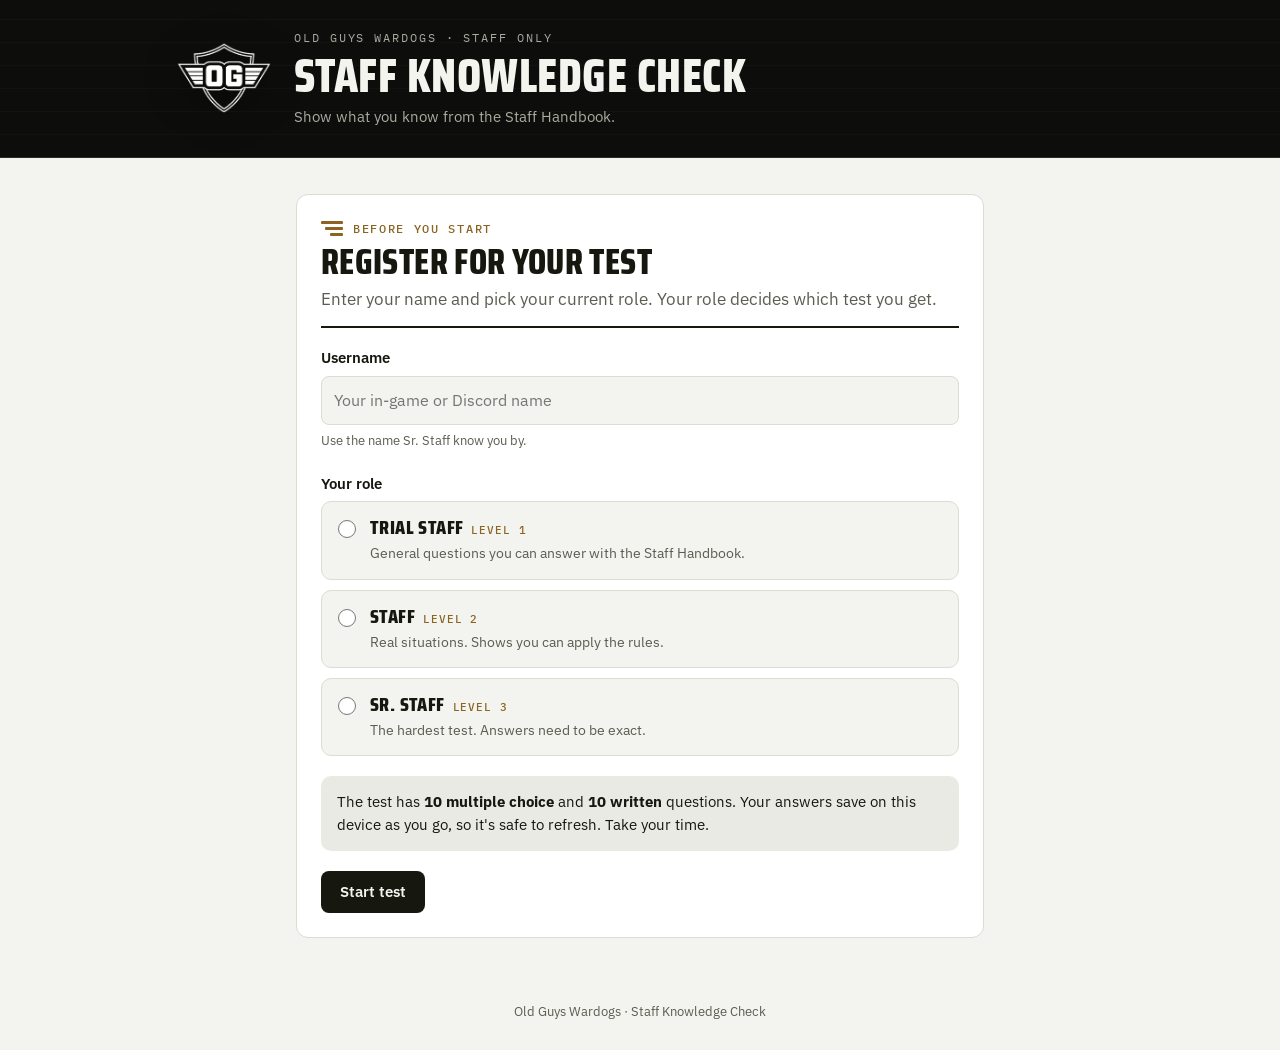
==== index.html @ d4fb73ab "Staff Test" ====
<!doctype html>
<html lang="en">
<head>
<meta charset="utf-8">
<meta name="viewport" content="width=device-width, initial-scale=1, viewport-fit=cover">
<title>OG Wardogs Staff Test</title>
<meta name="robots" content="noindex">
<link rel="icon" type="image/png" href="assets/logo.png">
<link rel="preconnect" href="https://fonts.googleapis.com">
<link rel="preconnect" href="https://fonts.gstatic.com" crossorigin>
<link rel="stylesheet" href="https://fonts.googleapis.com/css2?family=Saira+Condensed:wght@600;700;800&family=IBM+Plex+Sans:wght@400;500;600;700&family=IBM+Plex+Mono:wght@400;500&display=swap">
<link rel="stylesheet" href="assets/style.css">
</head>
<body>

<header class="band">
  <div class="wrap">
    <img class="crest" src="assets/logo.png" alt="Old Guys Wardogs crest">
    <div class="band-text">
      <span class="eyebrow">Old Guys Wardogs · Staff only</span>
      <h1>Staff Knowledge Check</h1>
      <p class="sub" id="band-sub">Show what you know from the Staff Handbook.</p>
    </div>
  </div>
</header>

<div class="progress-bar" id="progress" hidden>
  <div class="wrap narrow">
    <div class="spread small"><span id="prog-label">Question 1 of 20</span><span class="muted" id="prog-who"></span></div>
    <div class="track" aria-hidden="true"><i id="prog-fill"></i></div>
  </div>
</div>

<main>
  <div class="wrap narrow">

    <!-- 1. Registration -->
    <section id="view-register" class="card">
      <div class="head">
        <span class="tag"><span class="wings" aria-hidden="true"><i></i><i></i><i></i></span>Before you start</span>
        <h2>Register for your test</h2>
        <p class="lead">Enter your name and pick your current role. Your role decides which test you get.</p>
      </div>
      <form id="reg-form" novalidate>
        <div style="display:grid;gap:20px">
          <div class="field">
            <label for="username">Username</label>
            <input type="text" id="username" autocomplete="nickname" maxlength="40" placeholder="Your in-game or Discord name">
            <span class="hint">Use the name Sr. Staff know you by.</span>
          </div>
          <div class="field">
            <span class="label" id="role-label">Your role</span>
            <div class="roles" role="radiogroup" aria-labelledby="role-label">
              <label class="role-opt"><input type="radio" name="level" id="lvl-1" value="1"><b>Trial Staff<span class="lvl">Level 1</span></b><span>General questions you can answer with the Staff Handbook.</span></label>
              <label class="role-opt"><input type="radio" name="level" id="lvl-2" value="2"><b>Staff<span class="lvl">Level 2</span></b><span>Real situations. Shows you can apply the rules.</span></label>
              <label class="role-opt"><input type="radio" name="level" id="lvl-3" value="3"><b>Sr. Staff<span class="lvl">Level 3</span></b><span>The hardest test. Answers need to be exact.</span></label>
            </div>
          </div>
          <div class="notice small">The test has <b>10 multiple choice</b> and <b>10 written</b> questions. Your answers save on this device as you go, so it's safe to refresh. Take your time.</div>
          <p class="err" id="reg-err" role="alert" hidden></p>
          <div class="row"><button class="btn btn-primary" type="submit" id="start-btn">Start test</button></div>
        </div>
      </form>
    </section>

    <!-- 2. Question -->
    <section id="view-test" class="card" hidden aria-live="polite">
      <span class="q-kind" id="q-kind">Multiple choice</span>
      <p class="q-text" id="q-text"></p>
      <div id="q-body"></div>
      <div class="spread">
        <button class="btn btn-ghost" type="button" id="prev-btn">← Back</button>
        <button class="btn btn-primary" type="button" id="next-btn">Next →</button>
      </div>
    </section>
    <section id="nav-card" class="card" hidden>
      <div class="spread"><span class="label">Jump to a question</span><span class="hint">Grey = answered</span></div>
      <div class="dots" id="dots"></div>
    </section>

    <!-- 3. Review -->
    <section id="view-review" class="card" hidden>
      <div class="head">
        <span class="tag"><span class="wings" aria-hidden="true"><i></i><i></i><i></i></span>Almost done</span>
        <h2>Check your answers</h2>
        <p class="lead">Tap any question to go back and change it. When you're happy, submit.</p>
      </div>
      <ul class="review-list" id="review-list"></ul>
      <div class="confirm" id="confirm" hidden>
        <p id="confirm-text"><b>Submit your test?</b> You can't change your answers after this.</p>
        <div class="row">
          <button class="btn btn-primary" type="button" id="confirm-yes">Yes, submit</button>
          <button class="btn btn-ghost" type="button" id="confirm-no">Not yet</button>
        </div>
      </div>
      <p class="err" id="submit-err" role="alert" hidden></p>
      <div class="spread" id="review-actions">
        <button class="btn btn-ghost" type="button" id="back-to-test">← Back to questions</button>
        <button class="btn btn-primary" type="button" id="submit-btn">Submit test</button>
      </div>
    </section>

    <!-- 4. Thank you -->
    <section id="view-thanks" class="card thanks" hidden>
      <img src="assets/logo.png" alt="">
      <h2>Thank you</h2>
      <p>Your test has been submitted. A member of Sr. Staff will be in touch to go over your grade with you.</p>
    </section>

  </div>
</main>
<footer>Old Guys Wardogs · Staff Knowledge Check</footer>

<script src="assets/config.js"></script>
<script src="assets/api.js"></script>
<script src="assets/app.js"></script>
</body>
</html>
---- assets/style.css ----
/* OG Wardogs Staff Knowledge Check — shared styles (matches the Staff Handbook) */
:root{
  --bg:#f3f3ef; --surface:#ffffff; --sunk:#eaeae4; --line:#dcdcd3;
  --fg:#16180f; --muted:#5a5d50; --accent:#3f4a26; --accent-ink:#ffffff; --brass:#8a6420;
  --hero:#0d0e0b; --hero-fg:#f4f4ef; --hero-muted:#a9ab9e; --hero-line:#2a2c24;
  --sev-1:#9c7a0e; --sev-2:#b8641a; --sev-4:#a02a2a;
  --sev-1-bg:#f6efd2; --sev-2-bg:#f8e6d2; --sev-4-bg:#f4d6d6;
  --good:#356b32; --good-bg:#e1eedb; --bad-bg:#f6e0dc; --bad:#9c3328;
  --f-display:"Saira Condensed","Arial Narrow",Impact,sans-serif;
  --f-body:"IBM Plex Sans",system-ui,-apple-system,"Segoe UI",sans-serif;
  --f-mono:"IBM Plex Mono",ui-monospace,Consolas,monospace;
}
@media (prefers-color-scheme:dark){:root:not([data-theme="light"]){
  --bg:#0f100d; --surface:#171913; --sunk:#1f221a; --line:#2c3024;
  --fg:#e9e9e1; --muted:#a0a394; --accent:#b5c47e; --accent-ink:#11130d; --brass:#d6a54c;
  --hero:#070806; --hero-fg:#f4f4ef; --hero-muted:#9a9c90; --hero-line:#22241d;
  --sev-1:#e6c04a; --sev-2:#ec9a48; --sev-4:#ef6464;
  --sev-1-bg:#332c12; --sev-2-bg:#372612; --sev-4-bg:#3c1a1a;
  --good:#8fcf7f; --good-bg:#1c2e1c; --bad-bg:#361b17; --bad:#f08a7c; color-scheme:dark}}
:root[data-theme="dark"]{
  --bg:#0f100d; --surface:#171913; --sunk:#1f221a; --line:#2c3024;
  --fg:#e9e9e1; --muted:#a0a394; --accent:#b5c47e; --accent-ink:#11130d; --brass:#d6a54c;
  --hero:#070806; --hero-fg:#f4f4ef; --hero-muted:#9a9c90; --hero-line:#22241d;
  --sev-1:#e6c04a; --sev-2:#ec9a48; --sev-4:#ef6464;
  --sev-1-bg:#332c12; --sev-2-bg:#372612; --sev-4-bg:#3c1a1a;
  --good:#8fcf7f; --good-bg:#1c2e1c; --bad-bg:#361b17; --bad:#f08a7c; color-scheme:dark}

*{box-sizing:border-box}
html{-webkit-text-size-adjust:100%}
body{margin:0;background:var(--bg);color:var(--fg);font-family:var(--f-body);font-size:16px;line-height:1.6;min-height:100vh;display:flex;flex-direction:column}
[hidden]{display:none!important}
img{max-width:100%}
a{color:var(--accent);text-underline-offset:3px}
:focus-visible{outline:3px solid var(--brass);outline-offset:2px;border-radius:4px}
.wrap{width:100%;max-width:960px;margin:0 auto;padding-left:max(16px,env(safe-area-inset-left,0px));padding-right:max(16px,env(safe-area-inset-right,0px))}
.wrap.narrow{max-width:720px}
h1,h2,h3{margin:0}
p{margin:0}

/* Top band */
.band{background:var(--hero);color:var(--hero-fg);position:relative;overflow:hidden;border-bottom:1px solid var(--hero-line)}
.band::before{content:"";position:absolute;inset:0;background:repeating-linear-gradient(0deg,transparent 0 22px,rgba(255,255,255,.025) 22px 23px);pointer-events:none}
.band .wrap{position:relative;padding-block:max(28px,env(safe-area-inset-top,0px)) 28px;display:flex;align-items:center;gap:22px}
.crest{width:96px;height:auto;flex:none;filter:drop-shadow(0 6px 18px rgba(0,0,0,.6))}
.band-text{display:grid;gap:6px;min-width:0}
.eyebrow{font-family:var(--f-mono);font-size:12px;letter-spacing:.16em;text-transform:uppercase;color:var(--hero-muted)}
.band h1{font-family:var(--f-display);font-weight:800;text-transform:uppercase;font-size:clamp(30px,5.4vw,48px);line-height:.95;letter-spacing:.01em;text-wrap:balance}
.band .sub{color:var(--hero-muted);font-size:15px}
@media (max-width:520px){.crest{width:70px}.band .wrap{gap:16px}}

main{flex:1}
main > .wrap{padding-block:36px 64px;display:grid;gap:24px}

.tag{display:inline-flex;align-items:center;gap:10px;font-family:var(--f-mono);font-size:12px;letter-spacing:.14em;text-transform:uppercase;color:var(--brass);font-weight:500}
.wings{display:inline-grid;gap:3px;width:22px;flex:none}
.wings i{display:block;height:3px;background:currentColor;border-radius:1px}
.wings i:nth-child(2){width:80%;margin-left:auto}.wings i:nth-child(3){width:60%;margin-left:auto}
h2{font-family:var(--f-display);font-weight:800;text-transform:uppercase;font-size:clamp(26px,4.4vw,36px);line-height:1;letter-spacing:.01em;text-wrap:balance}
.head{display:grid;gap:6px;padding-bottom:14px;border-bottom:2px solid var(--fg)}
.lead{color:var(--muted);font-size:16.5px;max-width:62ch}
.muted{color:var(--muted)}
.small{font-size:13.5px}

.card{background:var(--surface);border:1px solid var(--line);border-radius:12px;padding:24px;display:grid;gap:18px;min-width:0}
@media (max-width:520px){.card{padding:18px}}

/* Forms */
.field{display:grid;gap:6px}
label,.label{font-weight:600;font-size:14.5px}
.hint{font-size:13px;color:var(--muted)}
input[type=text],input[type=password],select,textarea{width:100%;font:inherit;font-size:16px;color:var(--fg);background:var(--bg);border:1px solid var(--line);border-radius:8px;padding:11px 12px}
textarea{min-height:140px;resize:vertical;line-height:1.5}
input:focus,select:focus,textarea:focus{outline:none;border-color:var(--fg);box-shadow:0 0 0 3px color-mix(in srgb,var(--brass) 30%,transparent)}
.err{color:var(--bad);font-size:14px;font-weight:500}
.ok-msg{color:var(--good);font-size:14px;font-weight:500}

.btn{display:inline-flex;align-items:center;justify-content:center;gap:8px;font:600 15px var(--f-body);border-radius:8px;padding:11px 18px;border:1px solid transparent;cursor:pointer;text-decoration:none;line-height:1.2}
.btn-primary{background:var(--fg);color:var(--bg)}
.btn-primary:hover{filter:brightness(1.15)}
.btn-ghost{background:transparent;color:var(--fg);border-color:var(--line)}
.btn-ghost:hover{border-color:var(--fg)}
.btn-danger{background:transparent;color:var(--bad);border-color:color-mix(in srgb,var(--bad) 40%,transparent)}
.btn-danger:hover{background:var(--bad-bg)}
.btn-sm{padding:6px 11px;font-size:13.5px}
.btn[disabled]{opacity:.5;cursor:not-allowed}
.row{display:flex;flex-wrap:wrap;gap:10px;align-items:center}
.spread{display:flex;flex-wrap:wrap;gap:10px;align-items:center;justify-content:space-between}

/* Role picker */
.roles{display:grid;gap:10px}
.role-opt{display:grid;grid-template-columns:auto minmax(0,1fr);gap:4px 14px;align-items:start;padding:14px 16px;border:1px solid var(--line);border-radius:10px;cursor:pointer;background:var(--bg)}
.role-opt:hover{border-color:var(--muted)}
.role-opt input{margin:4px 0 0;width:18px;height:18px;accent-color:var(--fg);grid-row:span 2}
.role-opt b{font-family:var(--f-display);font-weight:800;text-transform:uppercase;font-size:20px;letter-spacing:.02em;line-height:1.1}
.role-opt span{color:var(--muted);font-size:14px}
.role-opt:has(input:checked){border-color:var(--fg);background:var(--surface);box-shadow:inset 0 0 0 1px var(--fg)}
.lvl{font-family:var(--f-mono);font-size:11px;letter-spacing:.08em;text-transform:uppercase;color:var(--brass);margin-left:8px;font-weight:500}

/* Test */
.progress-bar{position:sticky;top:0;z-index:5;background:var(--surface);border-bottom:1px solid var(--line)}
.progress-bar .wrap{padding-block:12px;display:grid;gap:8px}
.track{height:6px;background:var(--sunk);border-radius:99px;overflow:hidden}
.track i{display:block;height:100%;background:var(--fg);width:0;transition:width .25s}
@media (prefers-reduced-motion:reduce){.track i{transition:none}}
.q-kind{font-family:var(--f-mono);font-size:12px;letter-spacing:.12em;text-transform:uppercase;color:var(--brass)}
.q-text{font-size:clamp(19px,2.6vw,23px);font-weight:600;line-height:1.4;text-wrap:pretty}
.opts{display:grid;gap:10px}
.opt{display:grid;grid-template-columns:auto minmax(0,1fr);gap:14px;align-items:center;padding:14px 16px;border:1px solid var(--line);border-radius:10px;cursor:pointer;background:var(--bg);font-size:16px}
.opt:hover{border-color:var(--muted)}
.opt input{position:absolute;opacity:0;pointer-events:none}
.opt .key{width:30px;height:30px;border-radius:7px;display:grid;place-items:center;font-family:var(--f-mono);font-weight:500;background:var(--sunk);color:var(--muted)}
.opt:has(input:checked){border-color:var(--fg);background:var(--surface);box-shadow:inset 0 0 0 1px var(--fg)}
.opt:has(input:checked) .key{background:var(--fg);color:var(--bg)}
.opt:has(input:focus-visible){outline:3px solid var(--brass);outline-offset:2px}
.counter{font-size:13px;color:var(--muted);text-align:right}
.dots{display:flex;flex-wrap:wrap;gap:6px}
.dot{width:34px;height:34px;border-radius:7px;border:1px solid var(--line);background:var(--surface);font:500 13px var(--f-mono);color:var(--muted);cursor:pointer;display:grid;place-items:center;padding:0}
.dot.done{background:var(--sunk);color:var(--fg)}
.dot.cur{border-color:var(--fg);box-shadow:inset 0 0 0 1px var(--fg);color:var(--fg)}
.dot.sep{margin-left:10px}
.review-list{display:grid;gap:8px;margin:0;padding:0;list-style:none}
.review-list li{display:flex;gap:12px;align-items:baseline;justify-content:space-between;padding:10px 12px;border-radius:8px;background:var(--bg);border:1px solid var(--line)}
.review-list li span{min-width:0;overflow:hidden;text-overflow:ellipsis;white-space:nowrap}
.pill{display:inline-block;font:500 12px var(--f-mono);letter-spacing:.04em;padding:3px 8px;border-radius:6px;white-space:nowrap}
.pill.good{background:var(--good-bg);color:var(--good)}
.pill.warn{background:var(--sev-1-bg);color:var(--sev-1)}
.pill.bad{background:var(--sev-4-bg);color:var(--sev-4)}
.pill.plain{background:var(--sunk);color:var(--muted)}
.confirm{border:1px solid var(--sev-1);background:var(--sev-1-bg);border-radius:10px;padding:16px;display:grid;gap:12px}

.thanks{text-align:center;justify-items:center;padding-block:40px}
.thanks img{width:110px;background:var(--hero);border-radius:16px;padding:14px}
.thanks h2{font-size:clamp(30px,5vw,44px)}
.thanks p{max-width:48ch;color:var(--muted);font-size:17px}

.notice{border-radius:10px;padding:14px 16px;background:var(--sunk);font-size:14.5px}
.notice.bad{background:var(--bad-bg);color:var(--bad)}
.spinner{width:18px;height:18px;border:2px solid currentColor;border-right-color:transparent;border-radius:50%;animation:spin .8s linear infinite;display:inline-block;vertical-align:middle}
@keyframes spin{to{transform:rotate(360deg)}}
@media (prefers-reduced-motion:reduce){.spinner{animation-duration:2.4s}}

footer{color:var(--muted);font-size:13px;text-align:center;padding:0 16px max(28px,env(safe-area-inset-bottom,0px))}
.role-opt span{font-weight:400}
.role-opt .lvl{font-size:11px;color:var(--brass);font-weight:500}
.opt{font-weight:500}
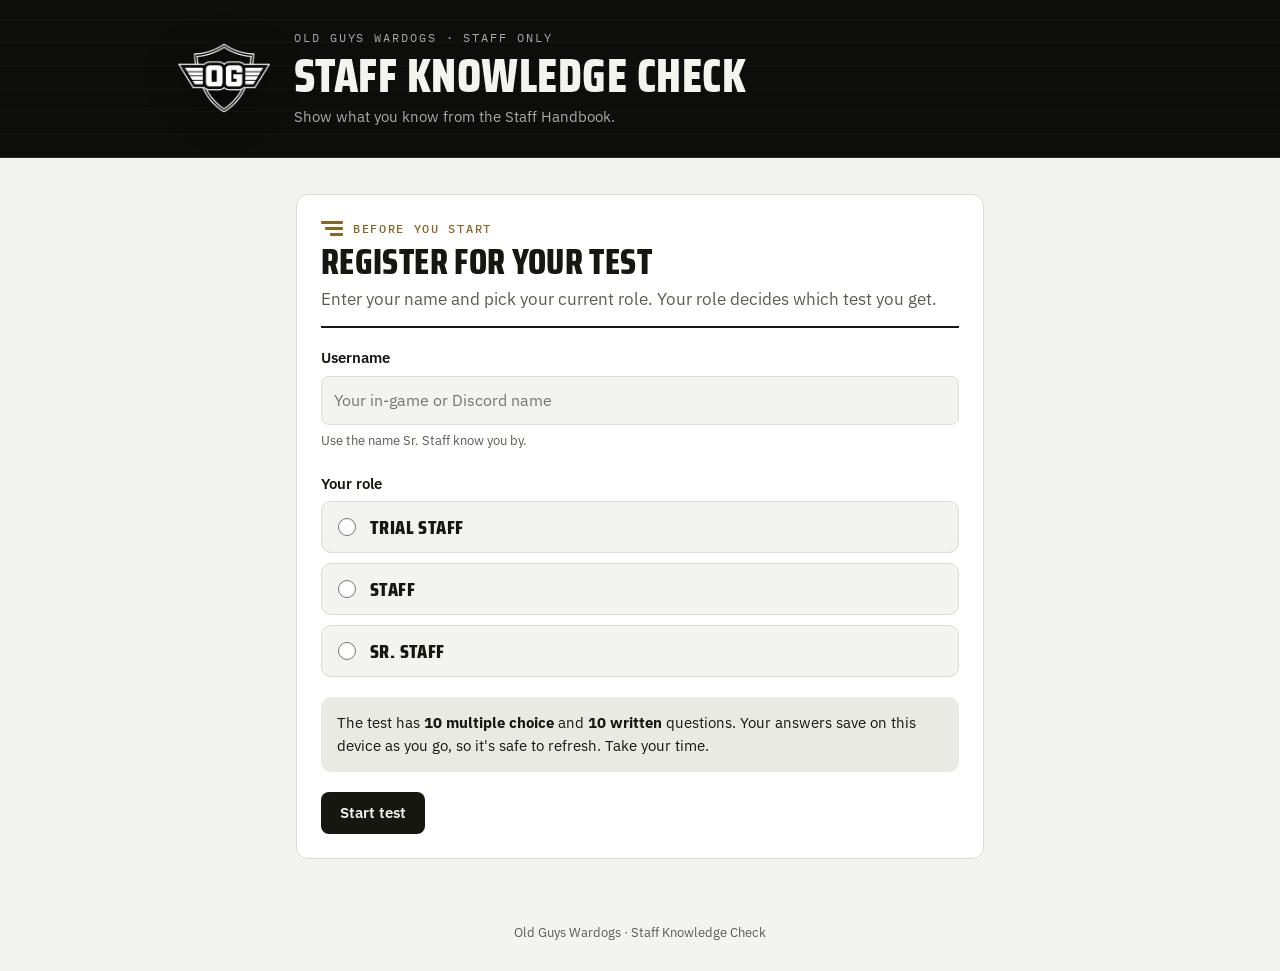
==== commit a3b9b9bb: "Question page fix" ====
--- a/index.html
+++ b/index.html
@@ -51,9 +51,9 @@
           <div class="field">
             <span class="label" id="role-label">Your role</span>
             <div class="roles" role="radiogroup" aria-labelledby="role-label">
-              <label class="role-opt"><input type="radio" name="level" id="lvl-1" value="1"><b>Trial Staff<span class="lvl">Level 1</span></b><span>General questions you can answer with the Staff Handbook.</span></label>
-              <label class="role-opt"><input type="radio" name="level" id="lvl-2" value="2"><b>Staff<span class="lvl">Level 2</span></b><span>Real situations. Shows you can apply the rules.</span></label>
-              <label class="role-opt"><input type="radio" name="level" id="lvl-3" value="3"><b>Sr. Staff<span class="lvl">Level 3</span></b><span>The hardest test. Answers need to be exact.</span></label>
+              <label class="role-opt"><input type="radio" name="level" id="lvl-1" value="1"><b>Trial Staff</b></label>
+              <label class="role-opt"><input type="radio" name="level" id="lvl-2" value="2"><b>Staff</b></label>
+              <label class="role-opt"><input type="radio" name="level" id="lvl-3" value="3"><b>Sr. Staff</b></label>
             </div>
           </div>
           <div class="notice small">The test has <b>10 multiple choice</b> and <b>10 written</b> questions. Your answers save on this device as you go, so it's safe to refresh. Take your time.</div>
--- a/assets/style.css
+++ b/assets/style.css
@@ -120,7 +120,6 @@
 .dot.sep{margin-left:10px}
 .review-list{display:grid;gap:8px;margin:0;padding:0;list-style:none}
 .review-list li{display:flex;gap:12px;align-items:baseline;justify-content:space-between;padding:10px 12px;border-radius:8px;background:var(--bg);border:1px solid var(--line)}
-.review-list li span{min-width:0;overflow:hidden;text-overflow:ellipsis;white-space:nowrap}
 .pill{display:inline-block;font:500 12px var(--f-mono);letter-spacing:.04em;padding:3px 8px;border-radius:6px;white-space:nowrap}
 .pill.good{background:var(--good-bg);color:var(--good)}
 .pill.warn{background:var(--sev-1-bg);color:var(--sev-1)}
@@ -143,3 +142,15 @@
 .role-opt span{font-weight:400}
 .role-opt .lvl{font-size:11px;color:var(--brass);font-weight:500}
 .opt{font-weight:500}
+.role-opt{align-items:center}
+.role-opt input{margin:0;grid-row:auto}
+/* Review list: one tidy row per question */
+#view-review > *{min-width:0}
+.review-list{min-width:0}
+.review-list li{display:block;padding:0;background:none;border:0}
+.review-list .rv{display:grid;grid-template-columns:2.2em minmax(0,1fr) auto;gap:12px;align-items:center;padding:10px 12px;border-radius:8px;background:var(--bg);border:1px solid var(--line);color:var(--fg);text-decoration:none;min-width:0}
+.review-list .rv:hover{border-color:var(--fg)}
+.rv-n{font:500 13px var(--f-mono);color:var(--muted);text-align:right;font-variant-numeric:tabular-nums}
+.rv-q{min-width:0;overflow:hidden;text-overflow:ellipsis;white-space:nowrap;font-size:15px}
+.review-list .pill{justify-self:end}
+@media (max-width:520px){.rv-q{white-space:normal;overflow:visible;font-size:14.5px;line-height:1.4}.review-list .rv{align-items:start;gap:10px}.rv-n{padding-top:1px}}
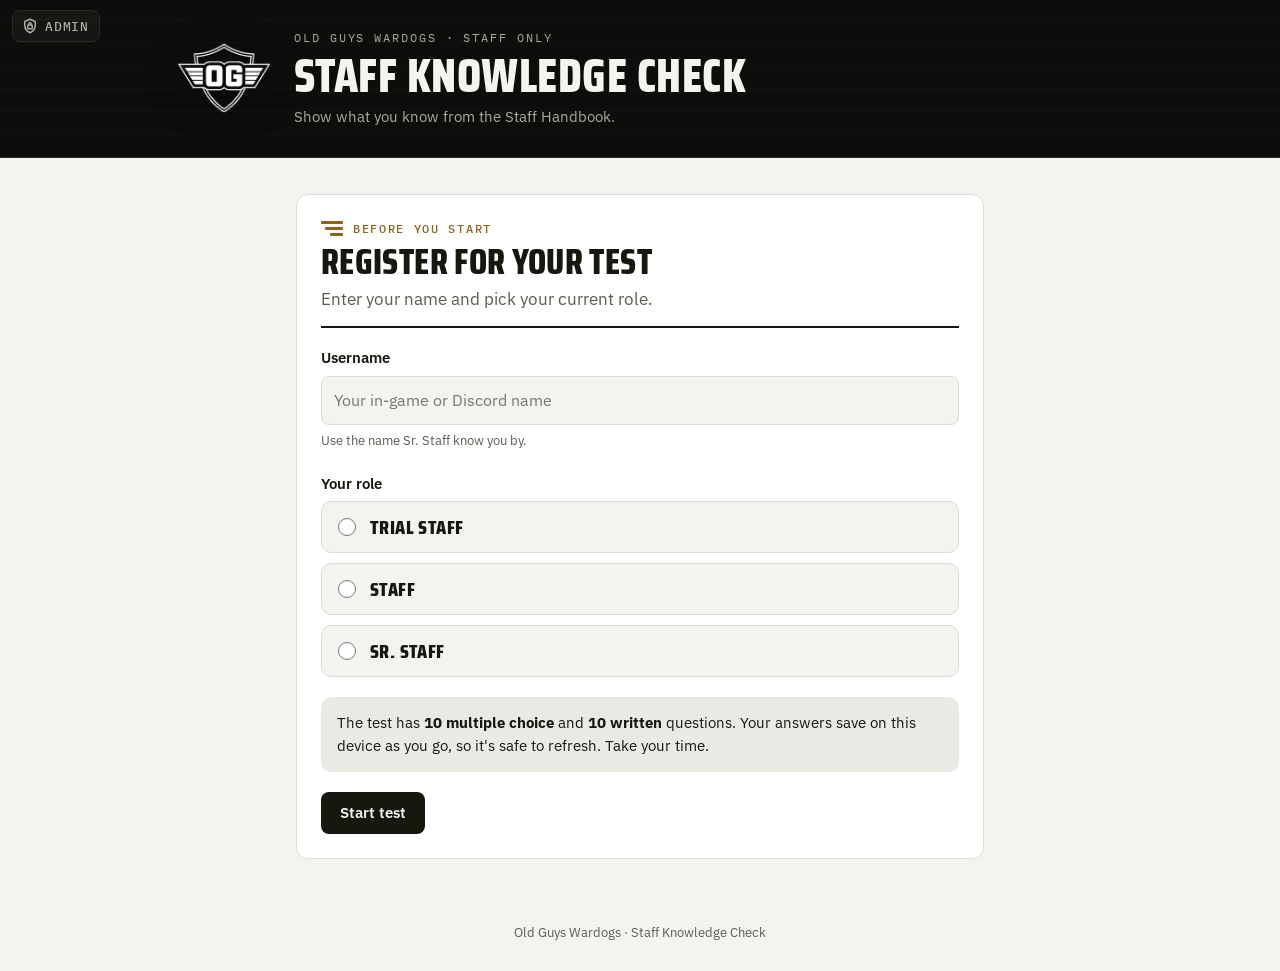
==== commit 4817a161: "More adjustments" ====
--- a/index.html
+++ b/index.html
@@ -14,6 +14,7 @@
 <body>
 
 <header class="band">
+  <a class="corner-btn" href="admin.html" title="Admin area" aria-label="Admin area"><svg viewBox="0 0 24 24" width="18" height="18" fill="none" stroke="currentColor" stroke-width="2" stroke-linecap="round" stroke-linejoin="round" aria-hidden="true"><path d="M12 3l7 3v5c0 4.5-3 8.3-7 10-4-1.7-7-5.5-7-10V6z"/><rect x="9" y="10.5" width="6" height="5" rx="1"/><path d="M10.5 10.5V9a1.5 1.5 0 013 0v1.5"/></svg><span>Admin</span></a>
   <div class="wrap">
     <img class="crest" src="assets/logo.png" alt="Old Guys Wardogs crest">
     <div class="band-text">
@@ -39,7 +40,7 @@
       <div class="head">
         <span class="tag"><span class="wings" aria-hidden="true"><i></i><i></i><i></i></span>Before you start</span>
         <h2>Register for your test</h2>
-        <p class="lead">Enter your name and pick your current role. Your role decides which test you get.</p>
+        <p class="lead">Enter your name and pick your current role.</p>
       </div>
       <form id="reg-form" novalidate>
         <div style="display:grid;gap:20px">
--- a/assets/style.css
+++ b/assets/style.css
@@ -154,3 +154,10 @@
 .rv-q{min-width:0;overflow:hidden;text-overflow:ellipsis;white-space:nowrap;font-size:15px}
 .review-list .pill{justify-self:end}
 @media (max-width:520px){.rv-q{white-space:normal;overflow:visible;font-size:14.5px;line-height:1.4}.review-list .rv{align-items:start;gap:10px}.rv-n{padding-top:1px}}
+
+/* Corner button (admin / back to test) */
+.corner-btn{position:absolute;z-index:2;top:max(10px,env(safe-area-inset-top,0px));left:max(12px,env(safe-area-inset-left,0px));display:inline-flex;align-items:center;gap:6px;padding:6px 10px 6px 8px;border-radius:8px;border:1px solid var(--hero-line);background:rgba(255,255,255,.04);color:var(--hero-muted);font:500 12.5px var(--f-mono);letter-spacing:.06em;text-transform:uppercase;text-decoration:none}
+.corner-btn:hover{color:var(--hero-fg);border-color:var(--hero-muted);background:rgba(255,255,255,.08)}
+@media (max-width:1100px){.band .wrap{padding-top:max(56px,env(safe-area-inset-top,0px))}}
+.switch{display:inline-flex;align-items:center;gap:10px;cursor:pointer}
+.switch input{width:18px;height:18px;accent-color:var(--fg)}
